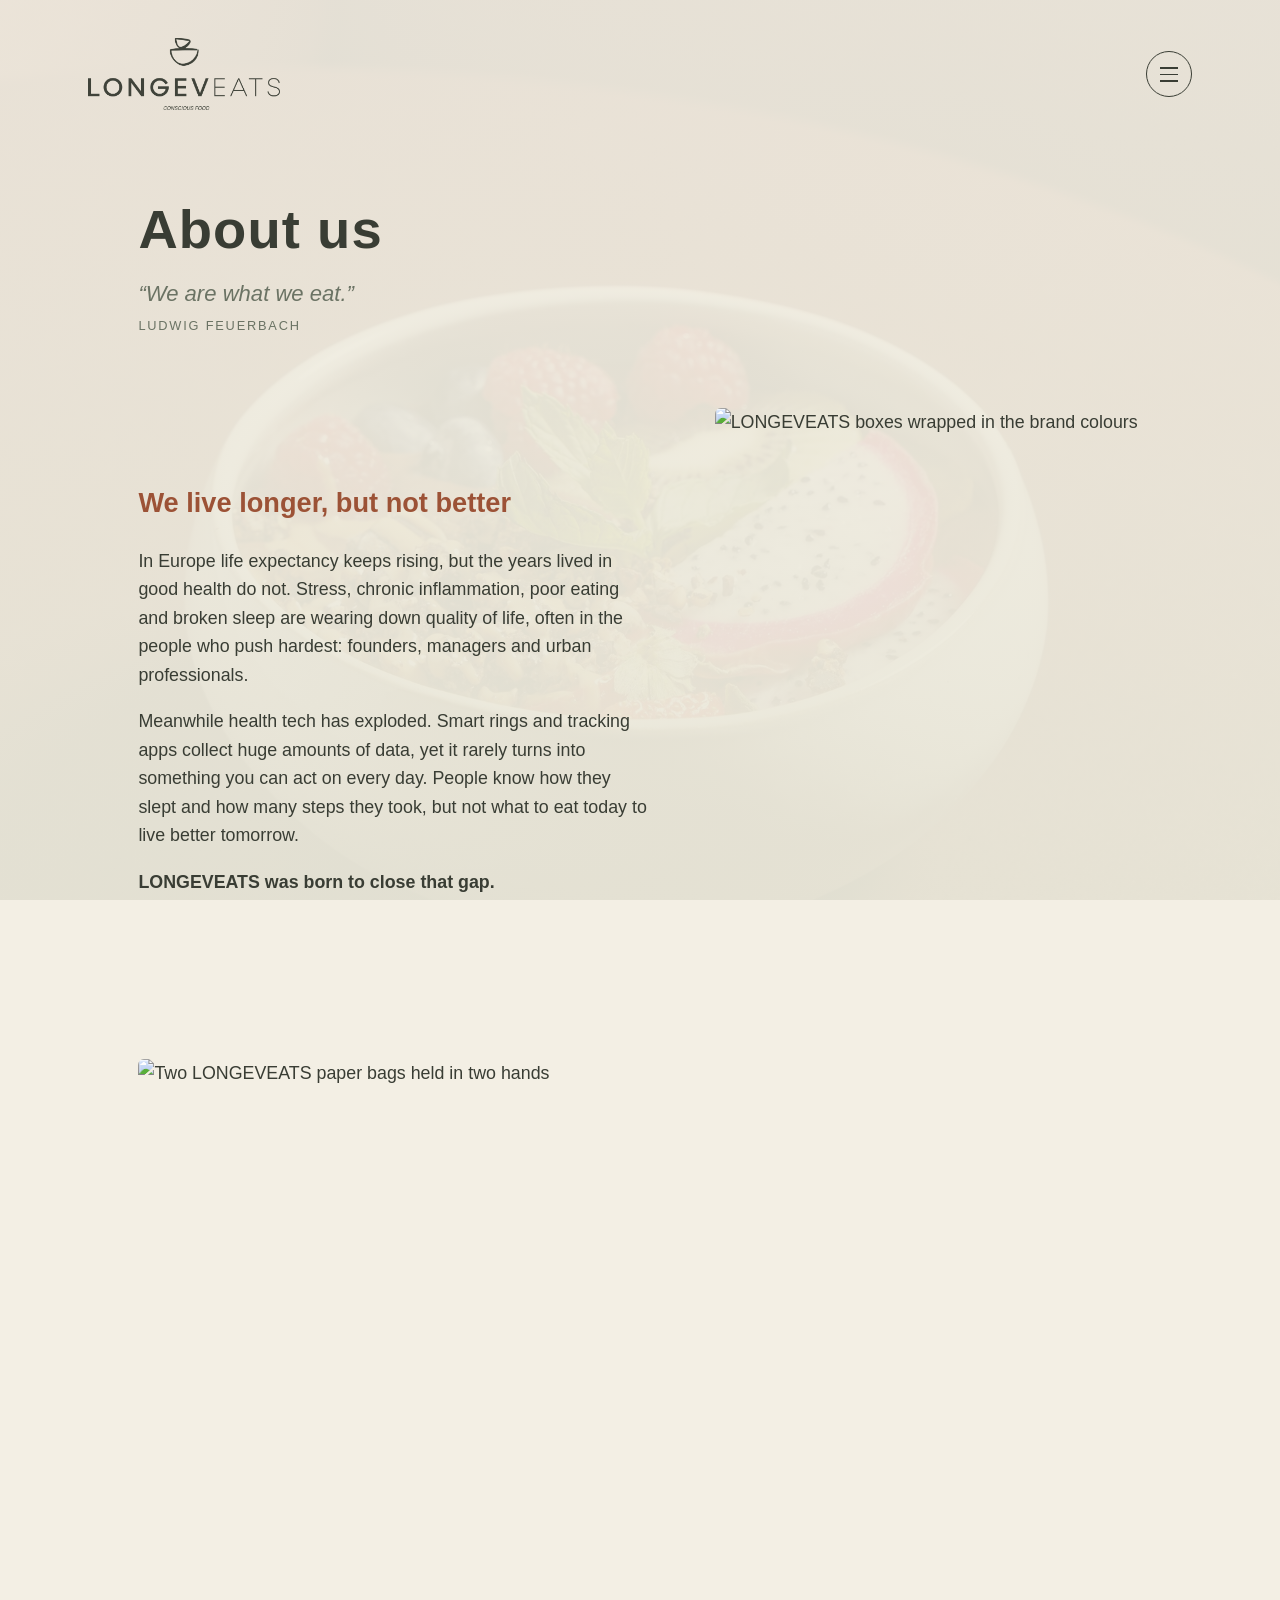
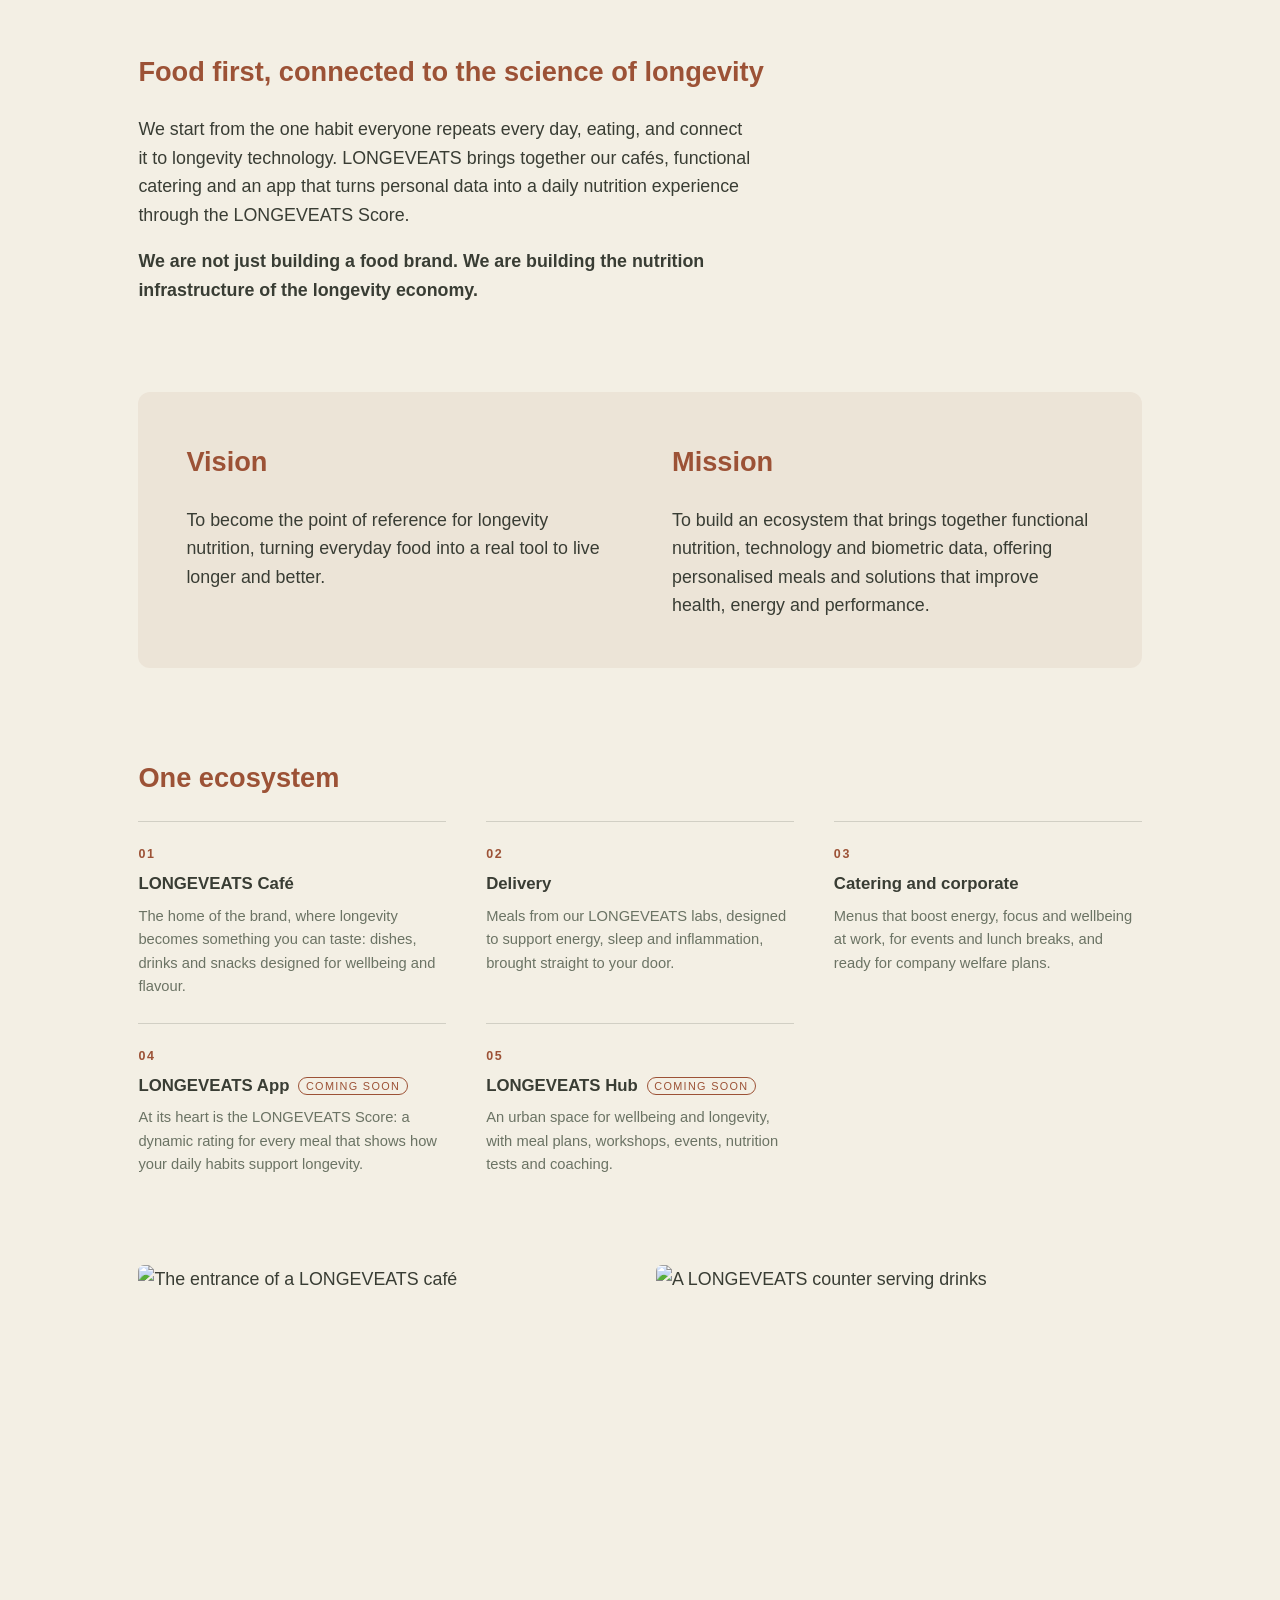
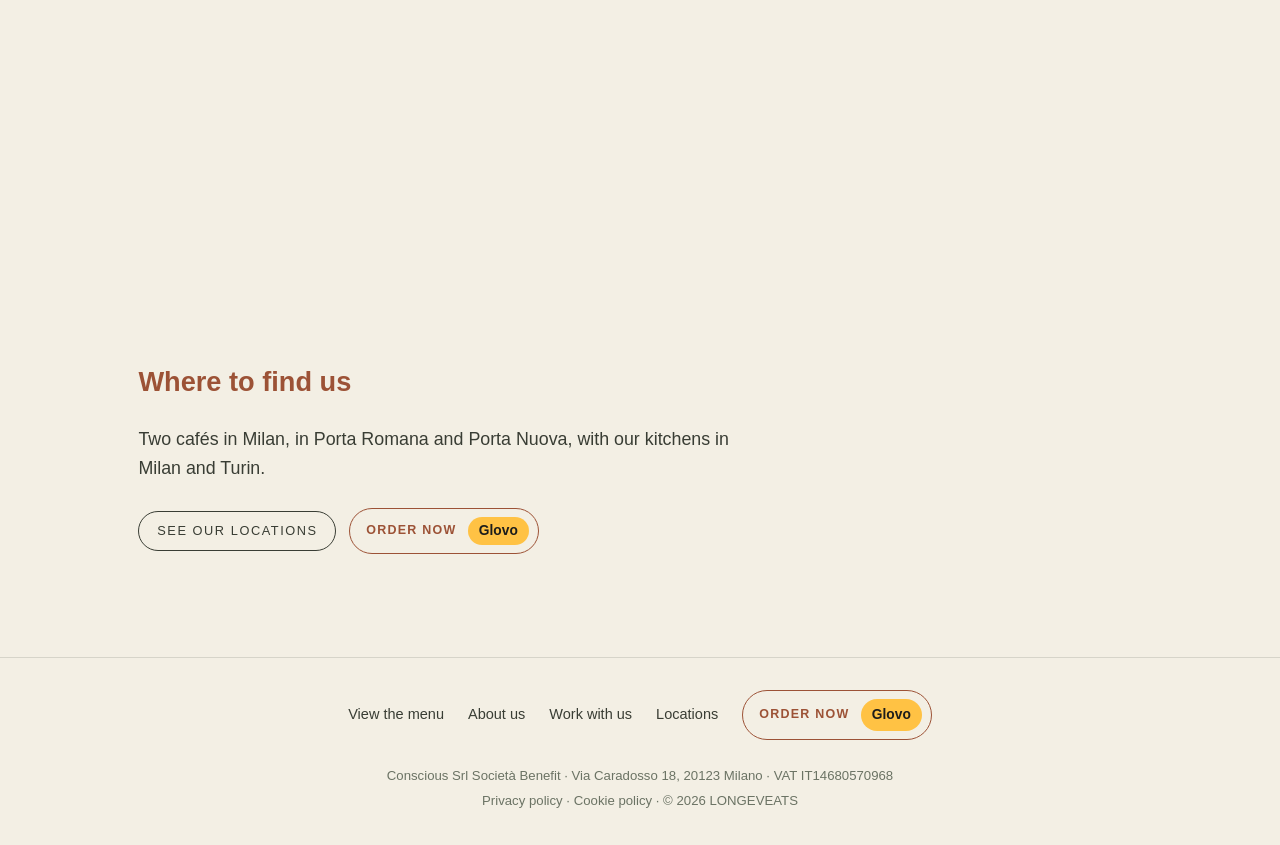
==== about.html @ 5f36bcbc "Add files via upload" ====
<!DOCTYPE html>
<html lang="en">
<head>
  <meta charset="UTF-8">
  <meta name="viewport" content="width=device-width, initial-scale=1">
  <title>About us — LONGEVEATS</title>
  <meta name="description" content="LONGEVEATS: conscious food and the nutrition of longevity, in Milan.">
  <meta name="theme-color" content="#F3EFE4">
  <link rel="icon" href="assets/favicon.ico" sizes="any">
  <link rel="icon" type="image/png" sizes="32x32" href="assets/favicon-32.png">
  <link rel="apple-touch-icon" sizes="180x180" href="assets/favicon-180.png">
  <link rel="stylesheet" href="style.css">
  <script src="site.js" defer></script>
</head>
<body class="page">

  <nav class="topbar page-top">
      <a class="logo" href="./">
        <img src="assets/logo-dark.png" alt="LONGEVEATS — Conscious Food" width="360" height="136">
      </a>
      <div class="nav">
        <button class="nav-toggle" type="button" aria-expanded="false" aria-controls="site-nav" aria-label="Open navigation">
          <span></span><span></span><span></span>
        </button>
        <div class="nav-panel" id="site-nav">
          <a href="menu.html">View the menu</a>
          <a href="about.html">About us</a>
          <a href="work-with-us.html">Work with us</a>
          <a href="locations.html">Locations</a>
          <a class="order-now" href="https://glovoapp.com/en/it/milano/stores/longeveats-mil" target="_blank" rel="noopener">
            <span>Order now</span>
            <!-- Glovo logo: download the official badge from Glovo's partner brand assets,
                 save it as assets/glovo-logo.svg and replace the span below with
                 <img src="assets/glovo-logo.svg" alt="Glovo" height="18"> -->
            <span class="glovo-chip">Glovo</span>
          </a>
        </div>
      </div>
    </nav>

  <main class="about">
    <header class="about-intro">
      <h1>About us</h1>
      <blockquote class="quote">
        <p>“We are what we eat.”</p>
        <cite>Ludwig Feuerbach</cite>
      </blockquote>
    </header>

    <section class="about-split">
      <div class="about-text">
        <h2>We live longer, but not better</h2>
        <p>In Europe life expectancy keeps rising, but the years lived in good health do not. Stress, chronic inflammation, poor eating and broken sleep are wearing down quality of life, often in the people who push hardest: founders, managers and urban professionals.</p>
        <p>Meanwhile health tech has exploded. Smart rings and tracking apps collect huge amounts of data, yet it rarely turns into something you can act on every day. People know how they slept and how many steps they took, but not what to eat today to live better tomorrow.</p>
        <p class="about-strong">LONGEVEATS was born to close that gap.</p>
      </div>
      <img class="about-img" src="assets/about-boxes.jpg" alt="LONGEVEATS boxes wrapped in the brand colours" loading="lazy" width="900" height="1182">
    </section>

    <img class="about-wide" src="assets/about-bags.jpg" alt="Two LONGEVEATS paper bags held in two hands" loading="lazy" width="1022" height="576">

    <section class="about-block">
      <h2>Food first, connected to the science of longevity</h2>
      <p>We start from the one habit everyone repeats every day, eating, and connect it to longevity technology. LONGEVEATS brings together our cafés, functional catering and an app that turns personal data into a daily nutrition experience through the LONGEVEATS Score.</p>
      <p class="about-strong">We are not just building a food brand. We are building the nutrition infrastructure of the longevity economy.</p>
    </section>

    <section class="about-vm">
      <div>
        <h2>Vision</h2>
        <p>To become the point of reference for longevity nutrition, turning everyday food into a real tool to live longer and better.</p>
      </div>
      <div>
        <h2>Mission</h2>
        <p>To build an ecosystem that brings together functional nutrition, technology and biometric data, offering personalised meals and solutions that improve health, energy and performance.</p>
      </div>
    </section>

    <section class="about-block">
      <h2>One ecosystem</h2>
      <ol class="eco">
        <li><span class="eco-n">01</span><h3>LONGEVEATS Café</h3><p>The home of the brand, where longevity becomes something you can taste: dishes, drinks and snacks designed for wellbeing and flavour.</p></li>
        <li><span class="eco-n">02</span><h3>Delivery</h3><p>Meals from our LONGEVEATS labs, designed to support energy, sleep and inflammation, brought straight to your door.</p></li>
        <li><span class="eco-n">03</span><h3>Catering and corporate</h3><p>Menus that boost energy, focus and wellbeing at work, for events and lunch breaks, and ready for company welfare plans.</p></li>
        <li><span class="eco-n">04</span><h3>LONGEVEATS App <em>Coming soon</em></h3><p>At its heart is the LONGEVEATS Score: a dynamic rating for every meal that shows how your daily habits support longevity.</p></li>
        <li><span class="eco-n">05</span><h3>LONGEVEATS Hub <em>Coming soon</em></h3><p>An urban space for wellbeing and longevity, with meal plans, workshops, events, nutrition tests and coaching.</p></li>
      </ol>
    </section>

    <section class="about-pair">
      <img src="assets/about-cafe.jpg" alt="The entrance of a LONGEVEATS café" loading="lazy" width="900" height="1100">
      <img src="assets/about-hub.jpg" alt="A LONGEVEATS counter serving drinks" loading="lazy" width="900" height="1301">
    </section>

    <section class="about-block about-end">
      <h2>Where to find us</h2>
      <p>Two cafés in Milan, in Porta Romana and Porta Nuova, with our kitchens in Milan and Turin.</p>
      <div class="about-ctas">
        <a class="btn-line" href="locations.html">See our locations</a>
        <a class="order-now" href="https://glovoapp.com/en/it/milano/stores/longeveats-mil" target="_blank" rel="noopener">
          <span>Order now</span>
          <!-- Glovo logo: download the official badge from Glovo's partner brand assets,
               save it as assets/glovo-logo.svg and replace the span below with
               <img src="assets/glovo-logo.svg" alt="Glovo" height="18"> -->
          <span class="glovo-chip">Glovo</span>
        </a>
      </div>
    </section>
  </main>

  <footer class="mini-footer">
    <div class="mini-links">
      <a href="menu.html">View the menu</a>
      <a href="about.html">About us</a>
      <a href="work-with-us.html">Work with us</a>
      <a href="locations.html">Locations</a>
      <a class="order-now" href="https://glovoapp.com/en/it/milano/stores/longeveats-mil" target="_blank" rel="noopener">
        <span>Order now</span>
        <!-- Glovo logo: download the official badge from Glovo's partner brand assets,
             save it as assets/glovo-logo.svg and replace the span below with
             <img src="assets/glovo-logo.svg" alt="Glovo" height="18"> -->
        <span class="glovo-chip">Glovo</span>
      </a>
    </div>
    <p>Conscious Srl Società Benefit · Via Caradosso 18, 20123 Milano · VAT IT14680570968</p>
    <p><a href="privacy.html">Privacy policy</a> · <a href="cookie.html">Cookie policy</a> · © 2026 LONGEVEATS</p>
  </footer>

</body>
</html>
---- style.css ----
:root {
  /* Brand palette */
  --sage: #A8AD9F;
  --cream: #EAE8DA;
  --paper: #F3EFE4;
  --deep: #393D34;
  --dark: #1A1C17;
  --terracotta: #9C5236;
  --terracotta-dark: #84402A;
  --muted: #6B7364;

  --font: Helvetica, "Helvetica Neue", Arial, sans-serif;
  --content-max: 1180px;
  --pad: clamp(1.15rem, 3vw, 3rem);
  --logo-w: clamp(150px, 15vw, 260px);
  /* home header: space from the top of the screen to the bottom of the logo */
  --hdr-pad: var(--pad);
  --hdr: calc(var(--hdr-pad) + var(--logo-w) * 0.375);
}

* { box-sizing: border-box; margin: 0; padding: 0; }
html { -webkit-text-size-adjust: 100%; }

body {
  font-family: var(--font);
  font-weight: 300;
  color: var(--deep);
  background: var(--paper);
  min-height: 100vh;
  -webkit-font-smoothing: antialiased;
  position: relative;
  font-size: clamp(15px, 0.3vw + 14px, 18px);
  line-height: 1.6;
}

a { color: inherit; text-decoration: none; }
a:focus-visible { outline: 1px solid var(--terracotta); outline-offset: 4px; }

/* ---------- Shared header ---------- */
.topbar {
  width: 100%;
  max-width: var(--content-max);
  margin: 0 auto;
  display: flex;
  align-items: center;
  justify-content: space-between;
  gap: 1rem;
}
.logo img { width: var(--logo-w); height: auto; display: block; }

.btn {
  flex: none;
  font-size: 0.78em;
  letter-spacing: 0.14em;
  padding: 0.75em 1.5em;
  color: var(--terracotta);
  background: transparent;
  border: 1px solid var(--terracotta);
  border-radius: 999px;
  transition: background 0.25s, color 0.25s, border-color 0.25s;
}
.btn:hover { background: var(--terracotta); border-color: var(--terracotta); color: #fff; }
/* home: header fixed at the top, fully transparent: the photo keeps
   scrolling behind it, only the text fades out as it reaches the header */
.home .topbar {
  position: fixed;
  top: 0;
  left: 0;
  right: 0;
  z-index: 50;
  max-width: none;
  padding: var(--hdr-pad) max(var(--pad), calc((100% - var(--content-max)) / 2)) 0.8rem;
}
/* --cut is set by the small script in index.html: it is how far the
   header line reaches into each block, so the text dissolves right there */
.home .pillars,
.home .locations,
.home .walkins {
  -webkit-mask-image: linear-gradient(to bottom, transparent calc(var(--cut, 0px) - 28px), #000 var(--cut, 0px));
  mask-image: linear-gradient(to bottom, transparent calc(var(--cut, 0px) - 28px), #000 var(--cut, 0px));
}

/* home: transparent button in the same colour as the logo.
   The top of the photo is dark brown, so logo and button use the cream
   version; for the green one use --deep here and logo-dark.png in index.html */
.hero .btn { background: transparent; color: var(--cream); border-color: var(--cream); }
.hero .btn:hover { background: var(--cream); border-color: var(--cream); color: var(--deep); }

/* ---------- Home ---------- */
.backdrop {
  position: absolute;
  inset: 0;
  z-index: -1;
  /* 45% keeps the sharpest part of the photo (granola, dragon fruit) in view */
  background: url("assets/bowl.jpg") center 45% / cover no-repeat;
  filter: saturate(1.22) contrast(1.12) brightness(1.03);
}
.backdrop::after {
  content: "";
  position: absolute;
  inset: 0;
  background:
    /* no cream fade any more: just a light warm shade at the very bottom,
       so the cream text on the locations reads while the photo stays clear */
    linear-gradient(180deg,
      rgba(40, 22, 14, 0) 0%,
      rgba(40, 22, 14, 0) var(--fade-start, 64%),
      rgba(40, 22, 14, 0.32) 80%,
      rgba(40, 22, 14, 0.58) 100%);
}

.hero {
  position: relative;
  z-index: 1;
  min-height: 100vh;
  min-height: 100svh;
  display: flex;
  flex-direction: column;
  align-items: center;
  --walkins-gap: clamp(1.75rem, 5vh, 4rem);
  padding: var(--hdr) var(--pad) var(--walkins-gap);
}

.hero-body {
  flex: 1;
  display: flex;
  flex-direction: column;
  align-items: center;
  justify-content: flex-start;
  text-align: center;
  /* pillars sit high, on the brown band above the bowl, where white reads best */
  padding: clamp(2.5rem, 9vh, 7rem) 0 clamp(2rem, 6vh, 5rem);
}

h1 {
  font-weight: 700;
  font-size: clamp(2.1rem, 1.1rem + 3.4vw, 5rem);
  line-height: 1.1;
  letter-spacing: 0;
  max-width: 32ch;
  color: var(--deep);
}

.pillars {
  list-style: none;
  display: flex;
  flex-wrap: nowrap;
  justify-content: center;
  align-items: center;
  font-size: clamp(1.05rem, 0.4rem + 1.75vw, 2.4rem);
  font-weight: 700;
  letter-spacing: 0.1em;
  text-transform: uppercase;
  color: var(--cream);
  /* same cream as the logo, with a soft shadow for the lighter parts of the photo */
  text-shadow: 0 1px 2px rgba(40, 22, 14, 0.3), 0 4px 22px rgba(40, 22, 14, 0.35);
}
.pillars li { padding: 0 clamp(0.6em, 1.6vw, 1.3em); position: relative; white-space: nowrap; }
.pillars li + li::before {
  content: "";
  position: absolute;
  left: 0;
  top: 50%;
  width: 1px;
  height: 1em;
  transform: translateY(-50%);
  background: rgba(234, 232, 218, 0.6);
}

.locations {
  width: 100%;
  max-width: 760px;
  display: flex;
  justify-content: center;
  gap: clamp(1.5rem, 6vw, 6rem);
  text-align: center;
  font-size: clamp(0.72rem, 1.9vw, 1.125rem);
  line-height: 1.6;
  /* same cream as the logo and the pillars, straight on the photo */
  color: var(--cream);
  text-shadow: 0 1px 3px rgba(40, 22, 14, 0.6), 0 2px 18px rgba(40, 22, 14, 0.6);
}
.location { flex: 1 1 0; max-width: 260px; }
.location h2 {
  font-weight: 700;
  font-size: 0.86em;
  letter-spacing: 0.2em;
  text-transform: uppercase;
  color: var(--cream);
  margin-bottom: 0.5em;
}
.location .hours { opacity: 0.85; margin-top: 0.3em; }
.walkins {
  /* small gap: the locations sit low, close to this line */
  margin-top: clamp(0.6rem, 1.4vh, 1rem);
  text-align: center;
  font-style: italic;
  font-size: calc(0.82em - 1px);
  color: var(--cream);
  text-shadow: 0 1px 3px rgba(40, 22, 14, 0.6), 0 2px 16px rgba(40, 22, 14, 0.6);
}

/* ---------- Footer ---------- */
.footer {
  position: relative;
  z-index: 1;
  /* a shade deeper than the hero photo, warmed with a little terracotta */
  background:
    radial-gradient(ellipse 70% 90% at 92% 100%, rgba(156, 82, 54, 0.22), transparent 70%),
    linear-gradient(180deg, #DEDACA 0%, #D3CDBB 100%);
  color: var(--deep);
  border-top: 1px solid rgba(57, 61, 52, 0.12);
  padding: clamp(2.5rem, 5vw, 4.5rem) var(--pad) clamp(2rem, 4vw, 3.5rem);
  font-size: 0.8em;
  line-height: 1.75;
}
.footer-inner {
  max-width: min(var(--content-max), 1080px);
  margin: 0 auto;
  display: grid;
  grid-template-columns: 120px 1fr;
  gap: 3rem;
  align-items: start;
}
.footer-photo { width: 120px; height: 200px; object-fit: cover; display: block; border-radius: 4px; }
.footer-cols { display: grid; grid-template-columns: auto 1fr auto; gap: 2rem 3.5rem; }
.footer-nav { display: flex; flex-direction: column; align-items: flex-start; gap: 0.3rem; }
.footer-nav .order-now { margin-top: 0.7rem; }
.footer-col p + p { margin-top: 1em; }
.footer a:hover { color: var(--terracotta); }
.social { display: flex; gap: 1rem; }
.social a { display: inline-flex; }

/* ---------- Inner pages ---------- */
.page {
  background: var(--paper);
  display: flex;
  flex-direction: column;
  min-height: 100vh;
  position: relative;
  isolation: isolate;
}
/* Same photo as the home page, kept very quiet so the text stays readable */
.page::before {
  content: "";
  position: fixed;
  inset: 0;
  z-index: -1;
  background:
    linear-gradient(180deg, rgba(243, 239, 228, 0.93) 0%, rgba(234, 232, 218, 0.96) 100%),
    url("assets/bowl.jpg") center 42% / cover no-repeat;
}
.page-top { padding: var(--pad); max-width: var(--content-max); margin: 0 auto; width: 100%; }

.lede {
  color: var(--muted);
  font-size: clamp(0.88rem, 1.6vw, 1.05rem);
  line-height: 1.6;
}

/* Documents and form */
.doc {
  flex: 1;
  width: 100%;
  max-width: 720px;
  margin: 0 auto;
  padding: clamp(1.5rem, 4vw, 3.5rem) var(--pad) clamp(3.5rem, 7vw, 6rem);
}
.doc h1 {
  font-size: clamp(1.75rem, 1rem + 2vw, 3rem);
  font-weight: 300;
  letter-spacing: 0.02em;
  margin-bottom: 0.6em;
}
.doc .lede { margin-bottom: clamp(2rem, 4vw, 3rem); max-width: 60ch; }
.doc h2 {
  font-weight: 300;
  font-size: 0.78em;
  letter-spacing: 0.22em;
  text-transform: uppercase;
  color: var(--terracotta);
  margin: 2.5em 0 0.9em;
}
.doc p { color: var(--deep); max-width: 68ch; }
.doc p + p { margin-top: 1em; }
.doc a { border-bottom: 1px solid rgba(156, 82, 54, 0.5); }
.doc .fineprint { text-align: left; margin-top: 3rem; max-width: 68ch; }

.fineprint {
  margin-top: clamp(2.5rem, 5vw, 4rem);
  text-align: center;
  font-style: italic;
  font-size: 0.76em;
  color: var(--muted);
}

.form { display: grid; grid-template-columns: 1fr 1fr; gap: 1.5rem; }
.form label { display: flex; flex-direction: column; gap: 0.5em; }
.form label.full, .form-foot { grid-column: 1 / -1; }
.form span {
  font-size: 0.74em;
  letter-spacing: 0.18em;
  text-transform: uppercase;
  color: var(--muted);
}
.form input, .form select, .form textarea {
  font-family: var(--font);
  font-size: 0.95em;
  font-weight: 300;
  color: var(--deep);
  background: rgba(255, 255, 255, 0.55);
  border: 1px solid rgba(57, 61, 52, 0.25);
  border-radius: 3px;
  padding: 0.8em 0.9em;
  width: 100%;
}
.form textarea { resize: vertical; }
.form input:focus, .form select:focus, .form textarea:focus {
  outline: none;
  border-color: var(--terracotta);
  background: #fff;
}
.form-foot {
  display: flex;
  flex-wrap: wrap;
  align-items: center;
  justify-content: space-between;
  gap: 1.5rem;
  margin-top: 0.5rem;
}
.consent { font-size: 0.78em; color: var(--muted); max-width: 46ch; }
.consent a { border-bottom: 1px solid rgba(156, 82, 54, 0.5); }
.form button {
  font-family: var(--font);
  font-weight: 300;
  font-size: 0.78em;
  letter-spacing: 0.14em;
  color: var(--paper);
  background: var(--terracotta);
  border: 1px solid var(--terracotta);
  border-radius: 999px;
  padding: 0.9em 1.8em;
  cursor: pointer;
  transition: background 0.25s, color 0.25s;
}
.form button:hover { background: var(--terracotta-dark); border-color: var(--terracotta-dark); }

.mini-footer {
  border-top: 1px solid rgba(57, 61, 52, 0.15);
  padding: 2rem var(--pad);
  text-align: center;
  font-size: 0.74em;
  line-height: 1.9;
  color: var(--muted);
}
.mini-footer a:hover { color: var(--terracotta); }

/* ---------- Responsive ---------- */
@media (max-width: 720px) {
  :root { --hdr-pad: 1.1rem; }
  .backdrop { --fade-start: 60%; }
  .hero-body { padding-top: clamp(2rem, 6vh, 3.5rem); }
  .pillars { flex-direction: column; gap: 0.42rem; font-size: 1.08rem; }
  .pillars li { padding: 0; }
  .pillars li + li::before { display: none; }
  /* text on the left, photo on the right, exactly the same height:
     the photo adds no height of its own and stretches to the text block */
  .footer-inner { grid-template-columns: minmax(0, 1fr) 92px; gap: 1.25rem; align-items: stretch; }
  .footer-cols { grid-column: 1; grid-row: 1; grid-template-columns: 1fr; gap: 0.9rem; }
  .footer-photo { grid-column: 2; grid-row: 1; width: 100%; height: 0; min-height: 100%; }
  .footer-nav { gap: 0.15rem; }
  .form { grid-template-columns: 1fr; gap: 1.25rem; }
  .form-foot { flex-direction: column; align-items: stretch; }
  .form button { width: 100%; }
}

@media (max-width: 520px) {
  .locations { gap: 1rem; margin-bottom: 0.4rem; }
}

@media (min-width: 721px) {
  .pillars { line-height: 1; }
  .hero-body {
    padding-top: max(1rem, calc((45vh - 11.07vw - var(--hdr)) / 2
      - clamp(1.05rem, 0.4rem + 1.75vw, 2.4rem) / 2));
  }
}

@media (prefers-reduced-motion: reduce) {
  * { transition: none !important; }
}


/* ---------- Dropdown navigation (all pages) ---------- */
.nav { position: relative; flex: none; }
.nav-toggle {
  width: 46px;
  height: 46px;
  border-radius: 50%;
  border: 1px solid currentColor;
  background: transparent;
  color: var(--deep);
  display: grid;
  place-content: center;
  gap: 5px;
  cursor: pointer;
  transition: background 0.25s, color 0.25s;
}
.home .nav-toggle { color: var(--cream); }
.nav-toggle:hover { background: rgba(234, 232, 218, 0.15); }
.nav-toggle span {
  display: block;
  width: 18px;
  height: 1.5px;
  background: currentColor;
  transition: transform 0.25s ease, opacity 0.2s ease;
}
.nav-toggle[aria-expanded="true"] span:nth-child(1) { transform: translateY(6.5px) rotate(45deg); }
.nav-toggle[aria-expanded="true"] span:nth-child(2) { opacity: 0; }
.nav-toggle[aria-expanded="true"] span:nth-child(3) { transform: translateY(-6.5px) rotate(-45deg); }

.nav-panel {
  position: absolute;
  right: 0;
  top: calc(100% + 12px);
  z-index: 60;
  min-width: 250px;
  padding: 0.6rem;
  display: flex;
  flex-direction: column;
  background: rgba(243, 239, 228, 0.97);
  -webkit-backdrop-filter: blur(14px);
  backdrop-filter: blur(14px);
  border-radius: 18px;
  box-shadow: 0 18px 50px rgba(40, 22, 14, 0.25);
  opacity: 0;
  visibility: hidden;
  transform: translateY(-6px);
  transition: opacity 0.2s ease, transform 0.2s ease, visibility 0.2s;
}
.nav-panel.is-open { opacity: 1; visibility: visible; transform: none; }
.nav-panel > a:not(.order-now) {
  padding: 0.7rem 0.9rem;
  border-radius: 10px;
  color: var(--deep);
  font-size: 0.92rem;
  letter-spacing: 0.05em;
  text-shadow: none;
}
.nav-panel > a:not(.order-now):hover { background: rgba(57, 61, 52, 0.06); color: var(--terracotta); }
.nav-panel .order-now { margin: 0.45rem 0.3rem 0.3rem; justify-content: space-between; }

/* Order now: outlined pill with the Glovo mark */
.order-now {
  display: inline-flex;
  align-items: center;
  gap: 0.7rem;
  padding: 0.5rem 0.55rem 0.5rem 1rem;
  border: 1.5px solid var(--terracotta);
  border-radius: 999px;
  color: var(--terracotta);
  font-size: 0.78rem;
  font-weight: 700;
  letter-spacing: 0.1em;
  text-transform: uppercase;
  transition: background 0.25s, color 0.25s;
}
.order-now:hover,
.footer .order-now:hover,
.mini-footer .order-now:hover { background: var(--terracotta); color: #fff; }
.glovo-chip {
  display: inline-flex;
  align-items: center;
  padding: 0.2rem 0.7rem;
  border-radius: 999px;
  background: #FFC244;
  color: #1d1d1b;
  font-size: 0.86rem;
  font-weight: 800;
  letter-spacing: 0;
  text-transform: none;
}
.order-now img { height: 18px; width: auto; display: block; }

/* inner pages: header sits above the content so the panel overlaps it */
.page-top { position: relative; z-index: 40; display: flex; justify-content: space-between; align-items: center; }

/* links row in the small footer of the inner pages */
.mini-links {
  display: flex;
  flex-wrap: wrap;
  justify-content: center;
  align-items: center;
  gap: 0.5rem 1.5rem;
  margin-bottom: 1.4rem;
  font-size: 1.1em;
  color: var(--deep);
}

/* ---------- Shared outline button ---------- */
.btn-line {
  display: inline-flex;
  align-items: center;
  padding: 0.7em 1.4em;
  border: 1px solid var(--deep);
  border-radius: 999px;
  color: var(--deep);
  font-size: 0.8rem;
  letter-spacing: 0.12em;
  text-transform: uppercase;
  transition: background 0.25s, color 0.25s;
}
.btn-line:hover { background: var(--deep); color: var(--paper); }

/* ---------- About ---------- */
.about {
  flex: 1;
  width: 100%;
  max-width: 1080px;
  margin: 0 auto;
  padding: clamp(1.5rem, 4vw, 3.5rem) var(--pad) clamp(4rem, 8vw, 7rem);
}
.about h1 {
  font-size: clamp(2rem, 1rem + 3vw, 3.6rem);
  font-weight: 700;
  letter-spacing: 0.02em;
}
.about h2 {
  font-size: clamp(1.25rem, 0.9rem + 1vw, 1.75rem);
  font-weight: 700;
  color: var(--terracotta);
  margin-bottom: 0.8em;
}
.about p { color: var(--deep); max-width: 62ch; }
.about p + p { margin-top: 1em; }
.about-strong { font-weight: 700; }
.about-intro { margin-bottom: clamp(2.5rem, 6vw, 4.5rem); }
.quote { margin-top: 1rem; }
.quote p { font-style: italic; font-size: clamp(1.05rem, 0.9rem + 0.6vw, 1.4rem); color: var(--muted); }
.quote cite { display: block; margin-top: 0.3rem; font-style: normal; font-size: 0.8rem; letter-spacing: 0.14em; text-transform: uppercase; color: var(--muted); }

.about-split {
  display: grid;
  grid-template-columns: 1.2fr 1fr;
  gap: clamp(2rem, 5vw, 5rem);
  align-items: center;
}
.about-img, .about-wide, .about-pair img {
  width: 100%;
  height: auto;
  display: block;
  border-radius: 6px;
  object-fit: cover;
}
.about-wide { margin: clamp(3rem, 7vw, 6rem) 0; aspect-ratio: 16 / 8; }
.about-block { margin-top: clamp(3rem, 7vw, 5.5rem); }
.about-vm {
  margin-top: clamp(3rem, 7vw, 5.5rem);
  display: grid;
  grid-template-columns: 1fr 1fr;
  gap: clamp(2rem, 5vw, 4rem);
  padding: clamp(1.8rem, 4vw, 3rem);
  background: rgba(156, 82, 54, 0.07);
  border-radius: 12px;
}
.eco {
  list-style: none;
  display: grid;
  grid-template-columns: repeat(auto-fit, minmax(240px, 1fr));
  gap: 1.5rem 2.5rem;
}
.eco li { border-top: 1px solid rgba(57, 61, 52, 0.18); padding-top: 1rem; }
.eco-n { font-size: 0.78rem; letter-spacing: 0.14em; color: var(--terracotta); font-weight: 700; }
.eco h3 { font-size: 1.05rem; font-weight: 700; margin: 0.3rem 0 0.4rem; color: var(--deep); }
.eco h3 em {
  font-style: normal;
  font-weight: 400;
  font-size: 0.68rem;
  letter-spacing: 0.12em;
  text-transform: uppercase;
  color: var(--terracotta);
  border: 1px solid currentColor;
  border-radius: 999px;
  padding: 0.15em 0.6em;
  margin-left: 0.4em;
  vertical-align: middle;
}
.eco p { font-size: 0.92rem; color: var(--muted); }
.about-pair {
  margin-top: clamp(3rem, 7vw, 5.5rem);
  display: grid;
  grid-template-columns: 1fr 1fr;
  gap: clamp(1rem, 2.5vw, 2rem);
}
.about-pair img { aspect-ratio: 4 / 5; }
.about-ctas { margin-top: 1.6rem; display: flex; flex-wrap: wrap; gap: 0.8rem; align-items: center; }

/* ---------- Locations ---------- */
.locations-page {
  flex: 1;
  width: 100%;
  max-width: 1080px;
  margin: 0 auto;
  padding: clamp(1.5rem, 4vw, 3.5rem) var(--pad) clamp(4rem, 8vw, 7rem);
}
.doc-head { margin-bottom: clamp(2rem, 5vw, 3.5rem); }
.doc-head h1 { font-size: clamp(2rem, 1rem + 3vw, 3.6rem); font-weight: 700; letter-spacing: 0.02em; margin-bottom: 0.4em; }
.doc-head .lede { max-width: 60ch; }
.loc {
  display: grid;
  grid-template-columns: minmax(240px, 1fr) 1.6fr;
  gap: clamp(1.5rem, 4vw, 3.5rem);
  align-items: stretch;
  padding: clamp(1.5rem, 3vw, 2.2rem) 0;
  border-top: 1px solid rgba(57, 61, 52, 0.15);
}
.loc h2 {
  font-size: 0.86rem;
  font-weight: 700;
  letter-spacing: 0.2em;
  text-transform: uppercase;
  color: var(--terracotta);
  margin-bottom: 0.8rem;
}
.loc-addr { font-size: 1.15rem; line-height: 1.45; }
.loc-hours { margin-top: 0.7rem; color: var(--muted); }
.loc-note { margin-top: 0.2rem; font-style: italic; font-size: 0.85rem; color: var(--muted); }
.loc-links { margin-top: 1.4rem; display: flex; flex-wrap: wrap; align-items: center; gap: 0.6rem 1.2rem; }
.loc-reviews { font-size: 0.85rem; color: var(--deep); border-bottom: 1px solid rgba(156, 82, 54, 0.5); }
.loc-reviews:hover { color: var(--terracotta); }
.loc-map {
  min-height: 320px;
  border-radius: 12px;
  overflow: hidden;
  background: rgba(57, 61, 52, 0.06);
}
.loc-map iframe { width: 100%; height: 100%; min-height: 320px; border: 0; display: block; }
.loc-map-fallback {
  height: 100%;
  min-height: 320px;
  display: flex;
  flex-direction: column;
  align-items: center;
  justify-content: center;
  gap: 0.6rem;
  text-align: center;
  padding: 2rem;
  color: var(--deep);
  background:
    radial-gradient(ellipse 80% 70% at 70% 30%, rgba(168, 173, 159, 0.35), transparent 70%),
    radial-gradient(ellipse 70% 70% at 20% 90%, rgba(156, 82, 54, 0.14), transparent 70%);
}
.loc-map-fallback svg { color: var(--terracotta); }
.loc-map-open { font-size: 0.78rem; letter-spacing: 0.12em; text-transform: uppercase; color: var(--terracotta); }
.loc-order {
  margin-top: clamp(2rem, 5vw, 3rem);
  padding-top: clamp(1.5rem, 3vw, 2.2rem);
  border-top: 1px solid rgba(57, 61, 52, 0.15);
  display: flex;
  flex-wrap: wrap;
  align-items: center;
  gap: 1rem 1.5rem;
}

@media (max-width: 720px) {
  .about-split, .about-vm { grid-template-columns: 1fr; }
  .about-pair { grid-template-columns: 1fr 1fr; }
  .about-wide { aspect-ratio: 4 / 3; }
  .loc { grid-template-columns: 1fr; }
  .loc-map, .loc-map iframe, .loc-map-fallback { min-height: 240px; }
  .mini-links { gap: 0.4rem 1.1rem; }
}
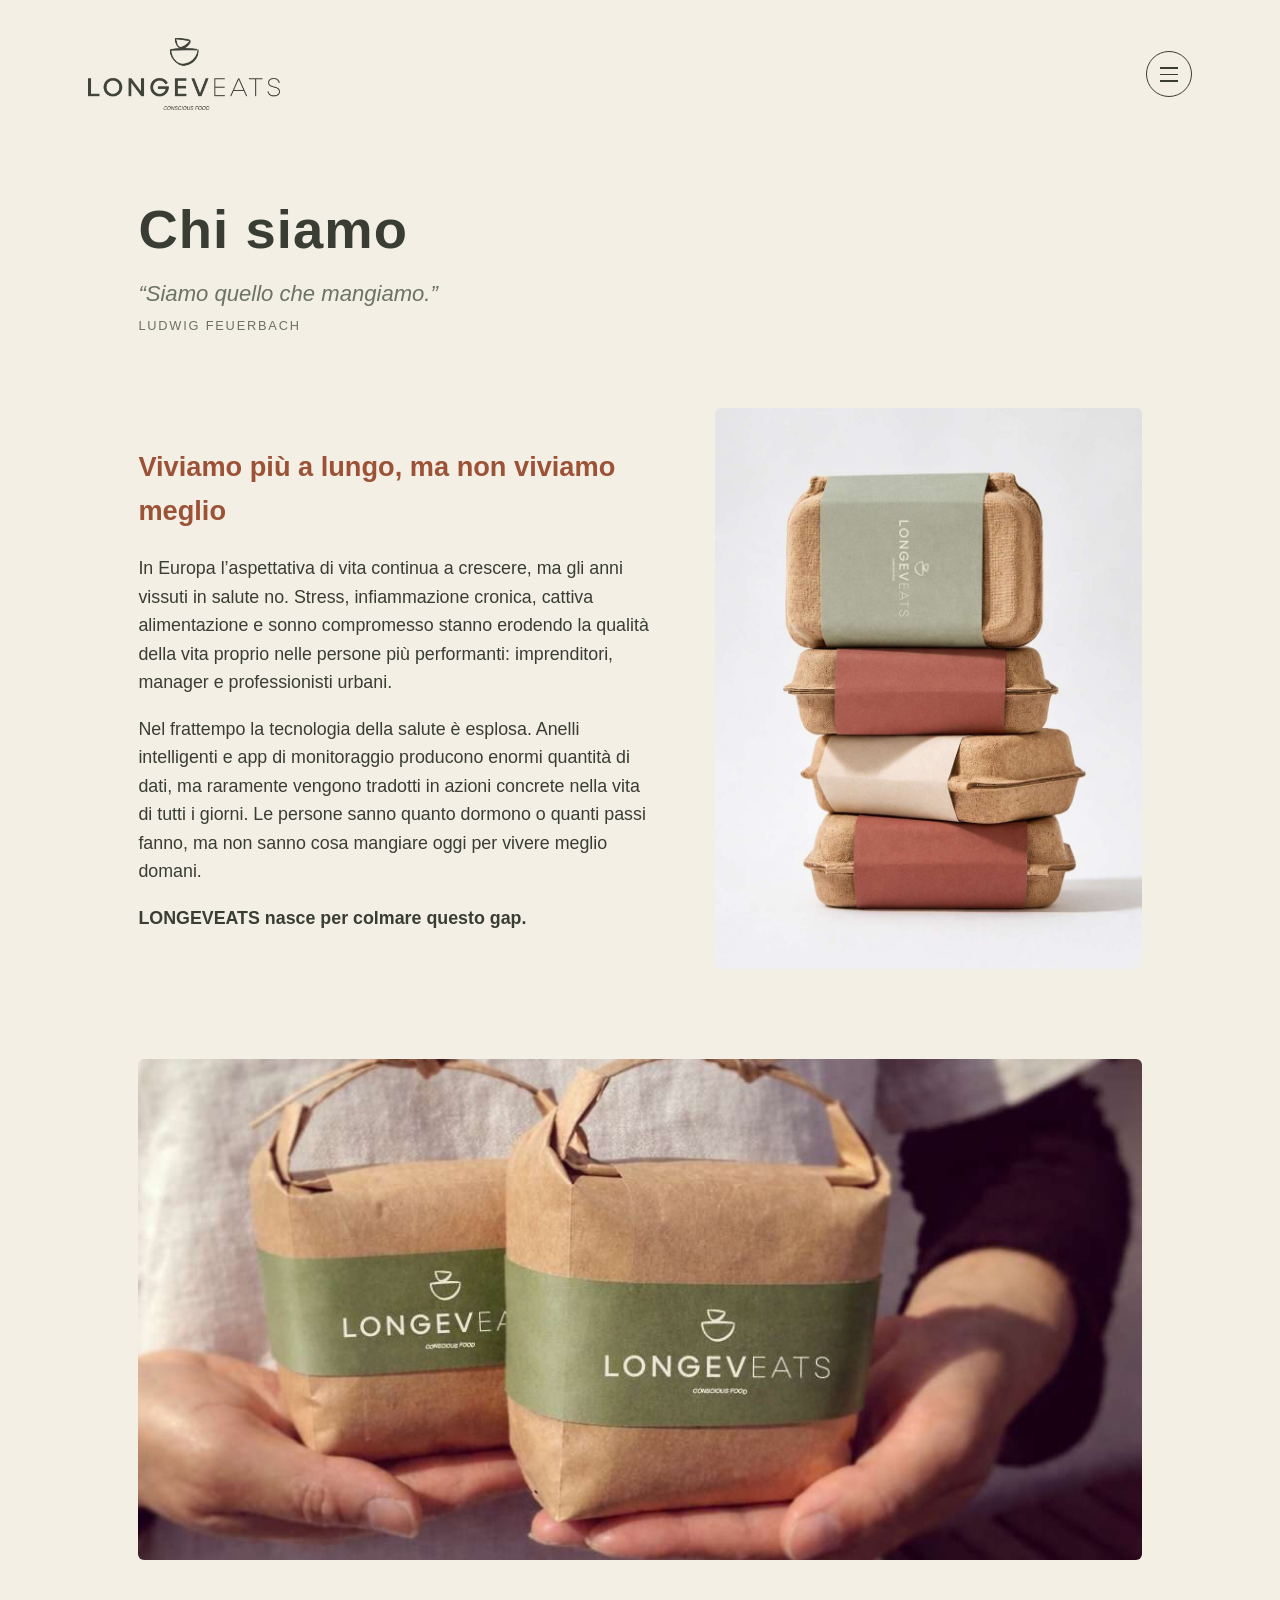
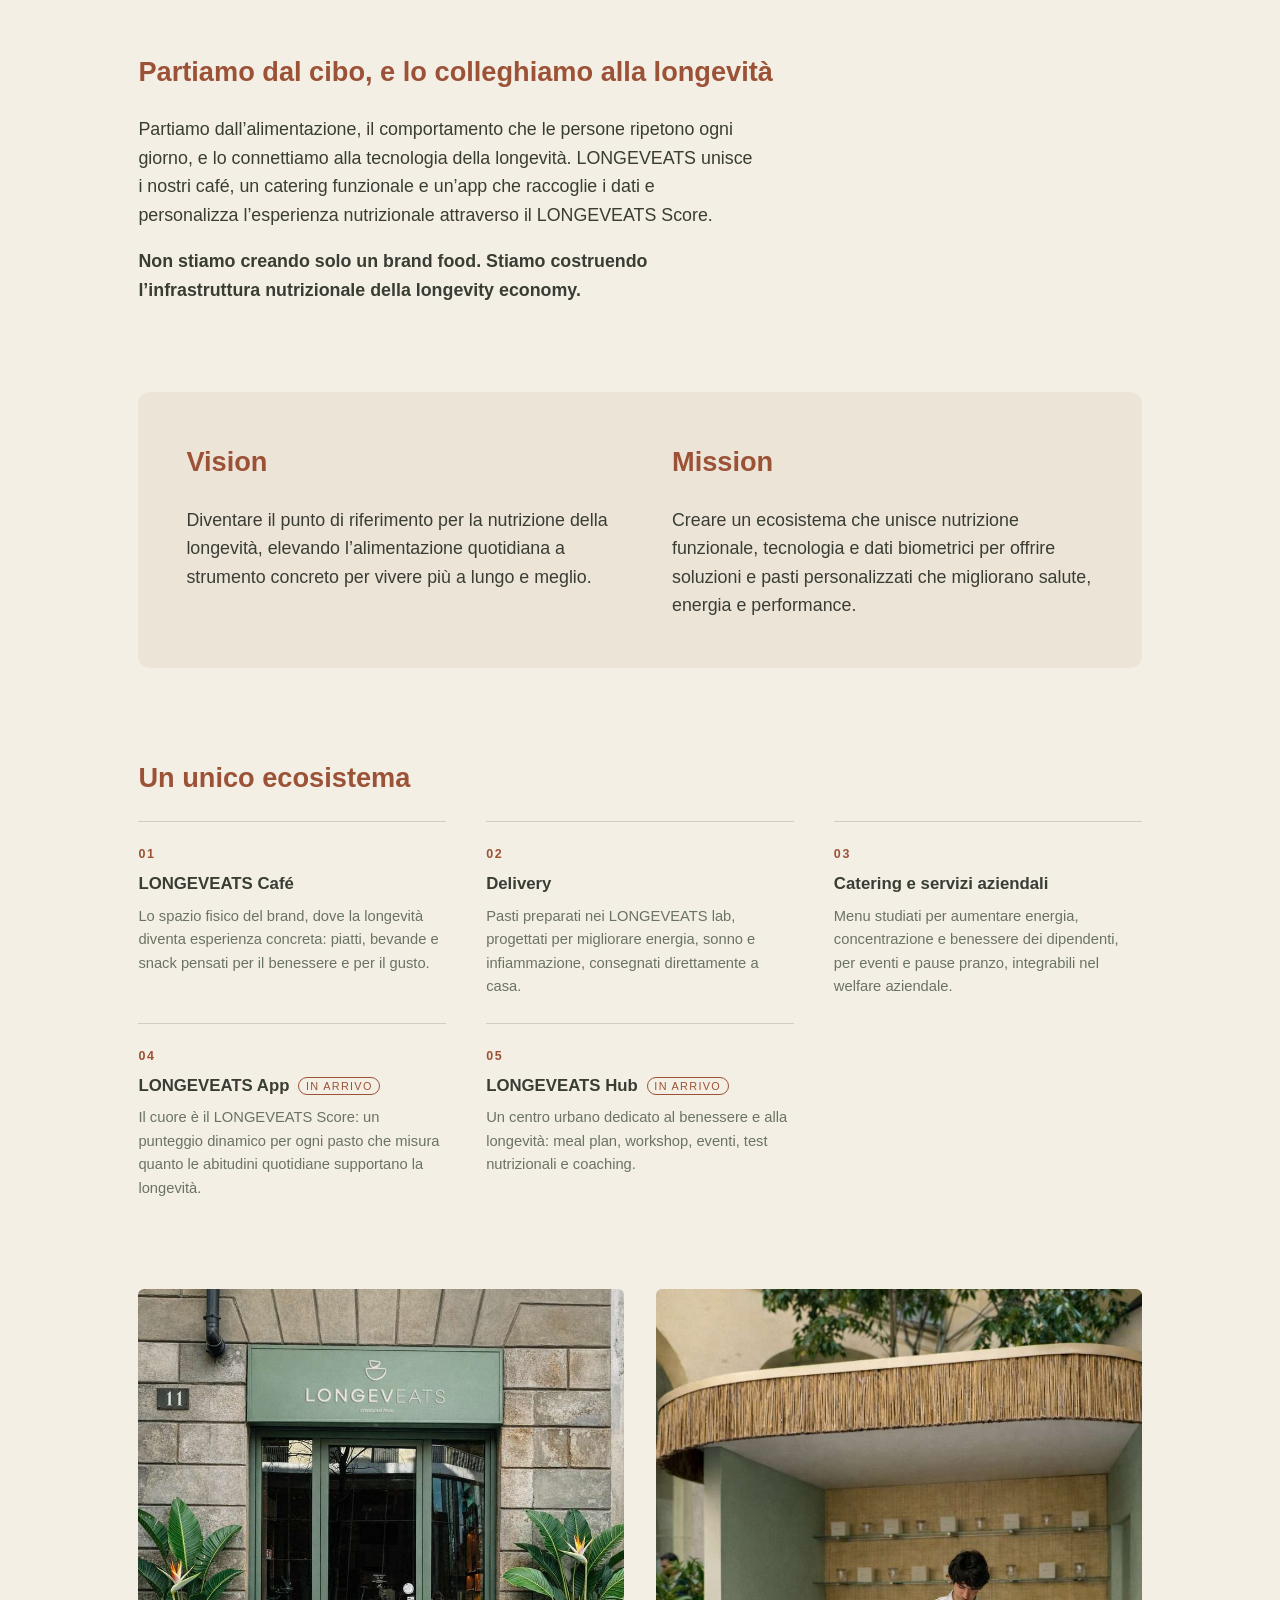
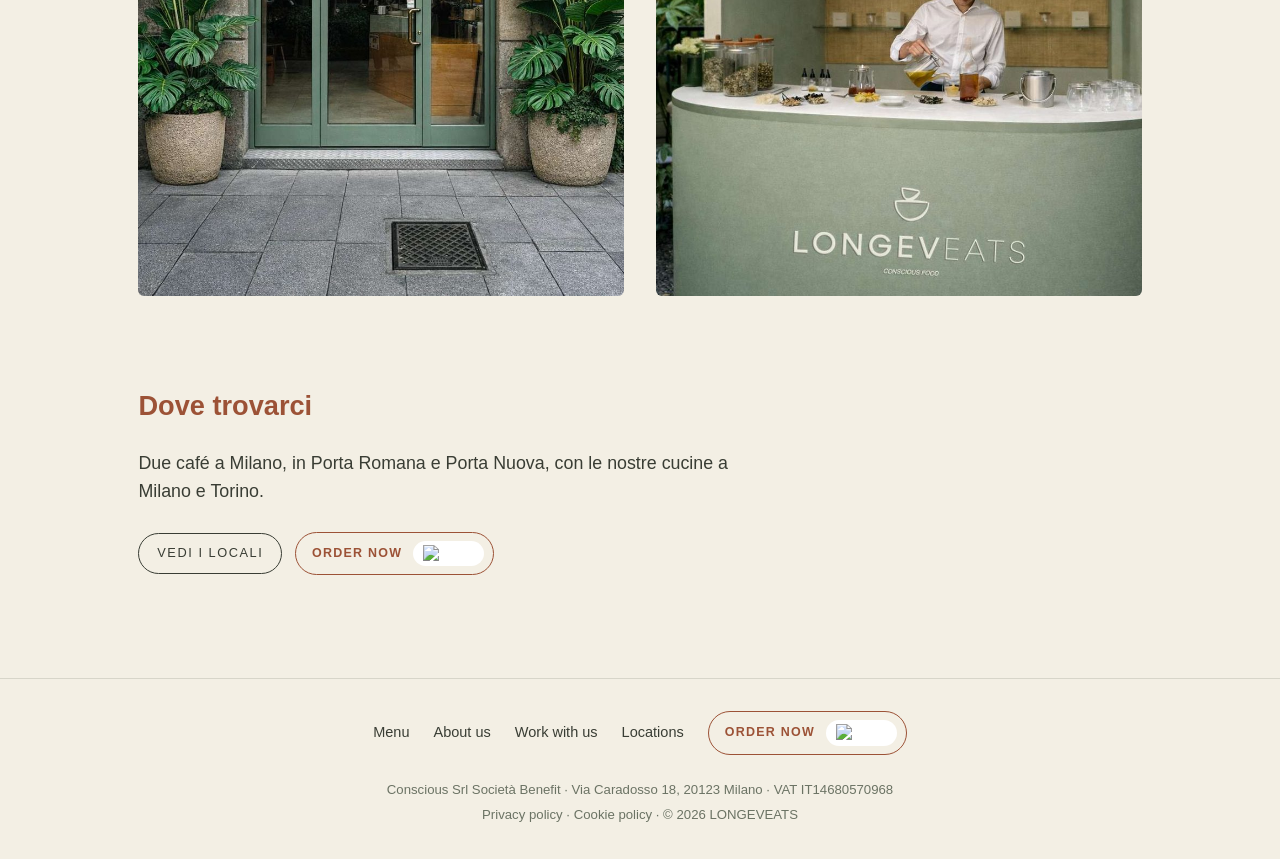
==== commit f0886893: "Add files via upload" ====
--- a/about.html
+++ b/about.html
@@ -3,8 +3,8 @@
 <head>
   <meta charset="UTF-8">
   <meta name="viewport" content="width=device-width, initial-scale=1">
-  <title>About us — LONGEVEATS</title>
-  <meta name="description" content="LONGEVEATS: conscious food and the nutrition of longevity, in Milan.">
+  <title>Chi siamo — LONGEVEATS</title>
+  <meta name="description" content="LONGEVEATS: conscious food e nutrizione della longevità, a Milano.">
   <meta name="theme-color" content="#F3EFE4">
   <link rel="icon" href="assets/favicon.ico" sizes="any">
   <link rel="icon" type="image/png" sizes="32x32" href="assets/favicon-32.png">
@@ -23,86 +23,80 @@
           <span></span><span></span><span></span>
         </button>
         <div class="nav-panel" id="site-nav">
-          <a href="menu.html">View the menu</a>
+          <a href="menu.html">Menu</a>
           <a href="about.html">About us</a>
           <a href="work-with-us.html">Work with us</a>
           <a href="locations.html">Locations</a>
           <a class="order-now" href="https://glovoapp.com/en/it/milano/stores/longeveats-mil" target="_blank" rel="noopener">
             <span>Order now</span>
-            <!-- Glovo logo: download the official badge from Glovo's partner brand assets,
-                 save it as assets/glovo-logo.svg and replace the span below with
-                 <img src="assets/glovo-logo.svg" alt="Glovo" height="18"> -->
-            <span class="glovo-chip">Glovo</span>
+            <span class="glovo-chip"><img src="assets/glovo-logo.png" alt="Glovo" width="73" height="24"></span>
           </a>
         </div>
       </div>
     </nav>
 
-  <main class="about">
+  <main class="about" lang="it">
     <header class="about-intro">
-      <h1>About us</h1>
+      <h1>Chi siamo</h1>
       <blockquote class="quote">
-        <p>“We are what we eat.”</p>
+        <p>“Siamo quello che mangiamo.”</p>
         <cite>Ludwig Feuerbach</cite>
       </blockquote>
     </header>
 
     <section class="about-split">
       <div class="about-text">
-        <h2>We live longer, but not better</h2>
-        <p>In Europe life expectancy keeps rising, but the years lived in good health do not. Stress, chronic inflammation, poor eating and broken sleep are wearing down quality of life, often in the people who push hardest: founders, managers and urban professionals.</p>
-        <p>Meanwhile health tech has exploded. Smart rings and tracking apps collect huge amounts of data, yet it rarely turns into something you can act on every day. People know how they slept and how many steps they took, but not what to eat today to live better tomorrow.</p>
-        <p class="about-strong">LONGEVEATS was born to close that gap.</p>
+        <h2>Viviamo più a lungo, ma non viviamo meglio</h2>
+        <p>In Europa l’aspettativa di vita continua a crescere, ma gli anni vissuti in salute no. Stress, infiammazione cronica, cattiva alimentazione e sonno compromesso stanno erodendo la qualità della vita proprio nelle persone più performanti: imprenditori, manager e professionisti urbani.</p>
+        <p>Nel frattempo la tecnologia della salute è esplosa. Anelli intelligenti e app di monitoraggio producono enormi quantità di dati, ma raramente vengono tradotti in azioni concrete nella vita di tutti i giorni. Le persone sanno quanto dormono o quanti passi fanno, ma non sanno cosa mangiare oggi per vivere meglio domani.</p>
+        <p class="about-strong">LONGEVEATS nasce per colmare questo gap.</p>
       </div>
-      <img class="about-img" src="assets/about-boxes.jpg" alt="LONGEVEATS boxes wrapped in the brand colours" loading="lazy" width="900" height="1182">
+      <img class="about-img" src="assets/about-boxes.jpg" alt="Box LONGEVEATS avvolti nei colori del brand" loading="lazy" width="900" height="1182">
     </section>
 
-    <img class="about-wide" src="assets/about-bags.jpg" alt="Two LONGEVEATS paper bags held in two hands" loading="lazy" width="1022" height="576">
+    <img class="about-wide" src="assets/about-bags.jpg" alt="Due sacchetti LONGEVEATS tenuti tra le mani" loading="lazy" width="1022" height="576">
 
     <section class="about-block">
-      <h2>Food first, connected to the science of longevity</h2>
-      <p>We start from the one habit everyone repeats every day, eating, and connect it to longevity technology. LONGEVEATS brings together our cafés, functional catering and an app that turns personal data into a daily nutrition experience through the LONGEVEATS Score.</p>
-      <p class="about-strong">We are not just building a food brand. We are building the nutrition infrastructure of the longevity economy.</p>
+      <h2>Partiamo dal cibo, e lo colleghiamo alla longevità</h2>
+      <p>Partiamo dall’alimentazione, il comportamento che le persone ripetono ogni giorno, e lo connettiamo alla tecnologia della longevità. LONGEVEATS unisce i nostri café, un catering funzionale e un’app che raccoglie i dati e personalizza l’esperienza nutrizionale attraverso il LONGEVEATS Score.</p>
+      <p class="about-strong">Non stiamo creando solo un brand food. Stiamo costruendo l’infrastruttura nutrizionale della longevity economy.</p>
     </section>
 
     <section class="about-vm">
       <div>
         <h2>Vision</h2>
-        <p>To become the point of reference for longevity nutrition, turning everyday food into a real tool to live longer and better.</p>
+        <p>Diventare il punto di riferimento per la nutrizione della longevità, elevando l’alimentazione quotidiana a strumento concreto per vivere più a lungo e meglio.</p>
       </div>
       <div>
         <h2>Mission</h2>
-        <p>To build an ecosystem that brings together functional nutrition, technology and biometric data, offering personalised meals and solutions that improve health, energy and performance.</p>
+        <p>Creare un ecosistema che unisce nutrizione funzionale, tecnologia e dati biometrici per offrire soluzioni e pasti personalizzati che migliorano salute, energia e performance.</p>
       </div>
     </section>
 
     <section class="about-block">
-      <h2>One ecosystem</h2>
+      <h2>Un unico ecosistema</h2>
       <ol class="eco">
-        <li><span class="eco-n">01</span><h3>LONGEVEATS Café</h3><p>The home of the brand, where longevity becomes something you can taste: dishes, drinks and snacks designed for wellbeing and flavour.</p></li>
-        <li><span class="eco-n">02</span><h3>Delivery</h3><p>Meals from our LONGEVEATS labs, designed to support energy, sleep and inflammation, brought straight to your door.</p></li>
-        <li><span class="eco-n">03</span><h3>Catering and corporate</h3><p>Menus that boost energy, focus and wellbeing at work, for events and lunch breaks, and ready for company welfare plans.</p></li>
-        <li><span class="eco-n">04</span><h3>LONGEVEATS App <em>Coming soon</em></h3><p>At its heart is the LONGEVEATS Score: a dynamic rating for every meal that shows how your daily habits support longevity.</p></li>
-        <li><span class="eco-n">05</span><h3>LONGEVEATS Hub <em>Coming soon</em></h3><p>An urban space for wellbeing and longevity, with meal plans, workshops, events, nutrition tests and coaching.</p></li>
+        <li><span class="eco-n">01</span><h3>LONGEVEATS Café</h3><p>Lo spazio fisico del brand, dove la longevità diventa esperienza concreta: piatti, bevande e snack pensati per il benessere e per il gusto.</p></li>
+        <li><span class="eco-n">02</span><h3>Delivery</h3><p>Pasti preparati nei LONGEVEATS lab, progettati per migliorare energia, sonno e infiammazione, consegnati direttamente a casa.</p></li>
+        <li><span class="eco-n">03</span><h3>Catering e servizi aziendali</h3><p>Menu studiati per aumentare energia, concentrazione e benessere dei dipendenti, per eventi e pause pranzo, integrabili nel welfare aziendale.</p></li>
+        <li><span class="eco-n">04</span><h3>LONGEVEATS App <em>In arrivo</em></h3><p>Il cuore è il LONGEVEATS Score: un punteggio dinamico per ogni pasto che misura quanto le abitudini quotidiane supportano la longevità.</p></li>
+        <li><span class="eco-n">05</span><h3>LONGEVEATS Hub <em>In arrivo</em></h3><p>Un centro urbano dedicato al benessere e alla longevità: meal plan, workshop, eventi, test nutrizionali e coaching.</p></li>
       </ol>
     </section>
 
     <section class="about-pair">
-      <img src="assets/about-cafe.jpg" alt="The entrance of a LONGEVEATS café" loading="lazy" width="900" height="1100">
-      <img src="assets/about-hub.jpg" alt="A LONGEVEATS counter serving drinks" loading="lazy" width="900" height="1301">
+      <img src="assets/about-cafe.jpg" alt="L’ingresso di un LONGEVEATS café" loading="lazy" width="900" height="1100">
+      <img src="assets/about-hub.jpg" alt="Un bancone LONGEVEATS" loading="lazy" width="900" height="1301">
     </section>
 
     <section class="about-block about-end">
-      <h2>Where to find us</h2>
-      <p>Two cafés in Milan, in Porta Romana and Porta Nuova, with our kitchens in Milan and Turin.</p>
+      <h2>Dove trovarci</h2>
+      <p>Due café a Milano, in Porta Romana e Porta Nuova, con le nostre cucine a Milano e Torino.</p>
       <div class="about-ctas">
-        <a class="btn-line" href="locations.html">See our locations</a>
+        <a class="btn-line" href="locations.html">Vedi i locali</a>
         <a class="order-now" href="https://glovoapp.com/en/it/milano/stores/longeveats-mil" target="_blank" rel="noopener">
           <span>Order now</span>
-          <!-- Glovo logo: download the official badge from Glovo's partner brand assets,
-               save it as assets/glovo-logo.svg and replace the span below with
-               <img src="assets/glovo-logo.svg" alt="Glovo" height="18"> -->
-          <span class="glovo-chip">Glovo</span>
+          <span class="glovo-chip"><img src="assets/glovo-logo.png" alt="Glovo" width="73" height="24"></span>
         </a>
       </div>
     </section>
@@ -110,16 +104,13 @@
 
   <footer class="mini-footer">
     <div class="mini-links">
-      <a href="menu.html">View the menu</a>
+      <a href="menu.html">Menu</a>
       <a href="about.html">About us</a>
       <a href="work-with-us.html">Work with us</a>
       <a href="locations.html">Locations</a>
       <a class="order-now" href="https://glovoapp.com/en/it/milano/stores/longeveats-mil" target="_blank" rel="noopener">
         <span>Order now</span>
-        <!-- Glovo logo: download the official badge from Glovo's partner brand assets,
-             save it as assets/glovo-logo.svg and replace the span below with
-             <img src="assets/glovo-logo.svg" alt="Glovo" height="18"> -->
-        <span class="glovo-chip">Glovo</span>
+        <span class="glovo-chip"><img src="assets/glovo-logo.png" alt="Glovo" width="73" height="24"></span>
       </a>
     </div>
     <p>Conscious Srl Società Benefit · Via Caradosso 18, 20123 Milano · VAT IT14680570968</p>
--- a/style.css
+++ b/style.css
@@ -147,7 +147,7 @@
   flex-wrap: nowrap;
   justify-content: center;
   align-items: center;
-  font-size: clamp(1.05rem, 0.4rem + 1.75vw, 2.4rem);
+  font-size: clamp(0.95rem, 0.35rem + 1.55vw, 2.1rem);
   font-weight: 700;
   letter-spacing: 0.1em;
   text-transform: uppercase;
@@ -218,11 +218,11 @@
   max-width: min(var(--content-max), 1080px);
   margin: 0 auto;
   display: grid;
-  grid-template-columns: 120px 1fr;
+  grid-template-columns: 150px 1fr;
   gap: 3rem;
   align-items: start;
 }
-.footer-photo { width: 120px; height: 200px; object-fit: cover; display: block; border-radius: 4px; }
+.footer-photo { width: 150px; height: 180px; object-fit: cover; display: block; border-radius: 4px; }
 .footer-cols { display: grid; grid-template-columns: auto 1fr auto; gap: 2rem 3.5rem; }
 .footer-nav { display: flex; flex-direction: column; align-items: flex-start; gap: 0.3rem; }
 .footer-nav .order-now { margin-top: 0.7rem; }
@@ -240,16 +240,7 @@
   position: relative;
   isolation: isolate;
 }
-/* Same photo as the home page, kept very quiet so the text stays readable */
-.page::before {
-  content: "";
-  position: fixed;
-  inset: 0;
-  z-index: -1;
-  background:
-    linear-gradient(180deg, rgba(243, 239, 228, 0.93) 0%, rgba(234, 232, 218, 0.96) 100%),
-    url("assets/bowl.jpg") center 42% / cover no-repeat;
-}
+
 .page-top { padding: var(--pad); max-width: var(--content-max); margin: 0 auto; width: 100%; }
 
 .lede {
@@ -360,14 +351,14 @@
   :root { --hdr-pad: 1.1rem; }
   .backdrop { --fade-start: 60%; }
   .hero-body { padding-top: clamp(2rem, 6vh, 3.5rem); }
-  .pillars { flex-direction: column; gap: 0.42rem; font-size: 1.08rem; }
+  .pillars { flex-direction: column; gap: 0.42rem; font-size: 0.98rem; }
   .pillars li { padding: 0; }
   .pillars li + li::before { display: none; }
   /* text on the left, photo on the right, exactly the same height:
      the photo adds no height of its own and stretches to the text block */
-  .footer-inner { grid-template-columns: minmax(0, 1fr) 92px; gap: 1.25rem; align-items: stretch; }
+  .footer-inner { grid-template-columns: minmax(0, 1fr) 124px; gap: 1.25rem; align-items: start; }
   .footer-cols { grid-column: 1; grid-row: 1; grid-template-columns: 1fr; gap: 0.9rem; }
-  .footer-photo { grid-column: 2; grid-row: 1; width: 100%; height: 0; min-height: 100%; }
+  .footer-photo { grid-column: 2; grid-row: 1; width: 100%; height: 150px; }
   .footer-nav { gap: 0.15rem; }
   .form { grid-template-columns: 1fr; gap: 1.25rem; }
   .form-foot { flex-direction: column; align-items: stretch; }
@@ -382,7 +373,7 @@
   .pillars { line-height: 1; }
   .hero-body {
     padding-top: max(1rem, calc((45vh - 11.07vw - var(--hdr)) / 2
-      - clamp(1.05rem, 0.4rem + 1.75vw, 2.4rem) / 2));
+      - clamp(0.95rem, 0.35rem + 1.55vw, 2.1rem) / 2));
   }
 }
 
@@ -471,9 +462,9 @@
 .glovo-chip {
   display: inline-flex;
   align-items: center;
-  padding: 0.2rem 0.7rem;
+  padding: 0.28rem 0.6rem;
   border-radius: 999px;
-  background: #FFC244;
+  background: #fff;
   color: #1d1d1b;
   font-size: 0.86rem;
   font-weight: 800;
@@ -481,6 +472,7 @@
   text-transform: none;
 }
 .order-now img { height: 18px; width: auto; display: block; }
+.glovo-chip img { height: 17px; }
 
 /* inner pages: header sits above the content so the panel overlaps it */
 .page-top { position: relative; z-index: 40; display: flex; justify-content: space-between; align-items: center; }
@@ -670,3 +662,14 @@
   .loc-map, .loc-map iframe, .loc-map-fallback { min-height: 240px; }
   .mini-links { gap: 0.4rem 1.1rem; }
 }
+
+/* form helpers */
+[hidden] { display: none !important; }
+.hp { position: absolute; left: -9999px; width: 1px; height: 1px; opacity: 0; }
+.form-sent {
+  padding: 1.4rem 1.6rem;
+  border-radius: 12px;
+  background: rgba(168, 173, 159, 0.25);
+  color: var(--deep);
+  font-size: 1.05rem;
+}
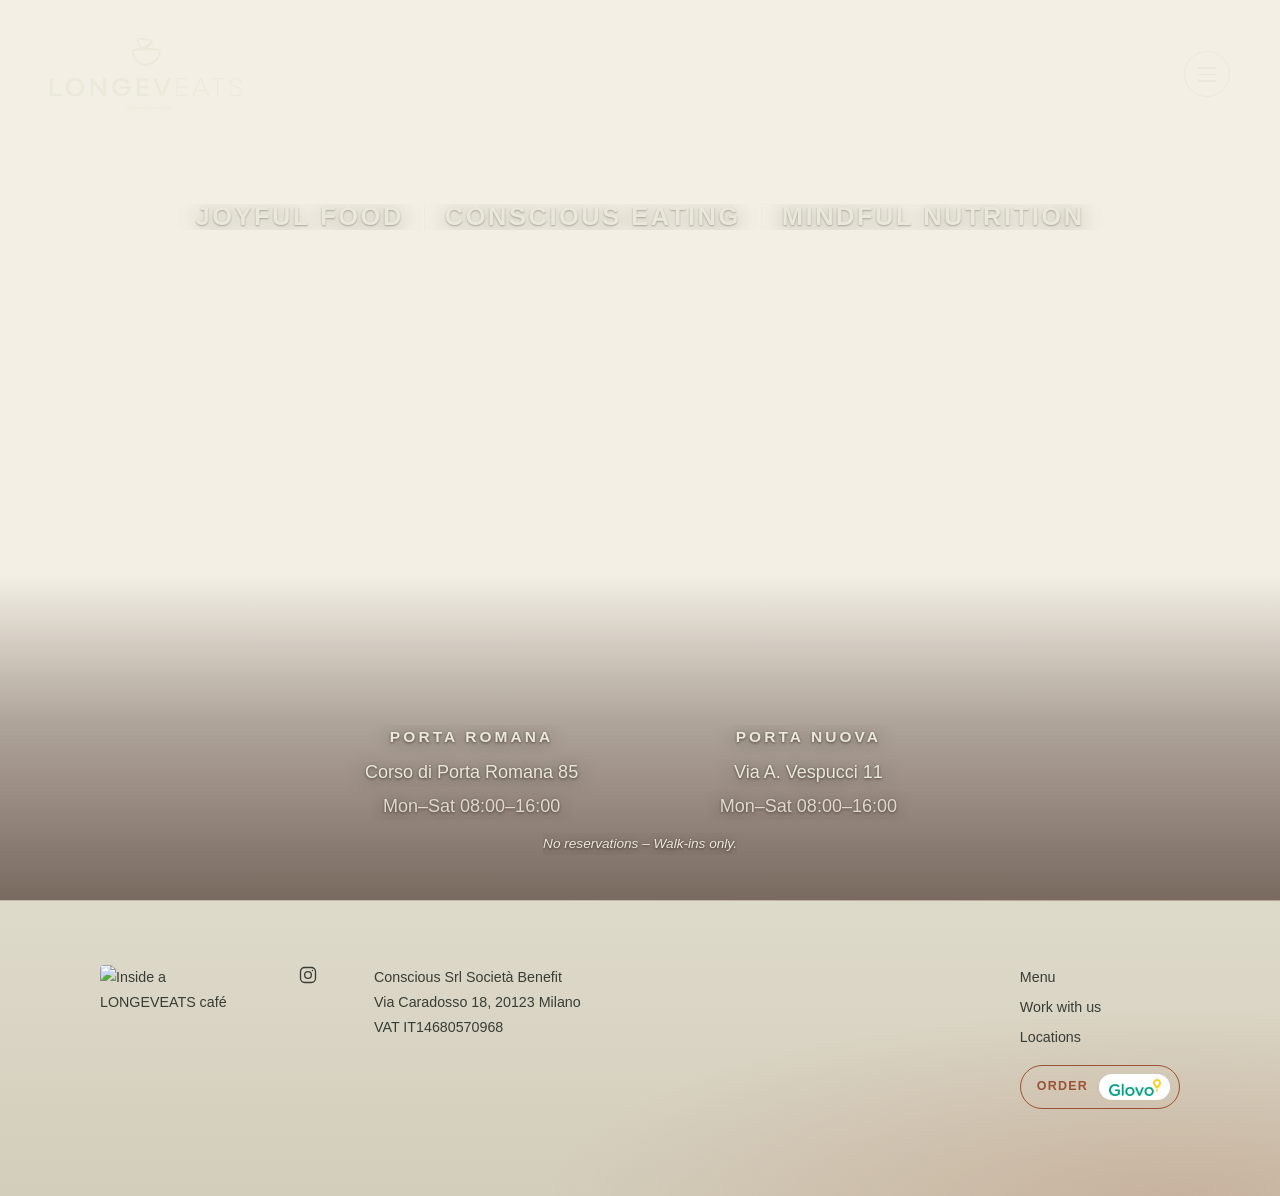
==== commit 654e0ea7: "Add files via upload" ====
--- a/about.html
+++ b/about.html
@@ -1,121 +1,12 @@
 <!DOCTYPE html>
-<html lang="en">
+<html lang="it">
 <head>
   <meta charset="UTF-8">
-  <meta name="viewport" content="width=device-width, initial-scale=1">
-  <title>Chi siamo — LONGEVEATS</title>
-  <meta name="description" content="LONGEVEATS: conscious food e nutrizione della longevità, a Milano.">
-  <meta name="theme-color" content="#F3EFE4">
-  <link rel="icon" href="assets/favicon.ico" sizes="any">
-  <link rel="icon" type="image/png" sizes="32x32" href="assets/favicon-32.png">
-  <link rel="apple-touch-icon" sizes="180x180" href="assets/favicon-180.png">
-  <link rel="stylesheet" href="style.css">
-  <script src="site.js" defer></script>
+  <title>LONGEVEATS</title>
+  <meta name="robots" content="noindex">
+  <meta http-equiv="refresh" content="0; url=./">
 </head>
-<body class="page">
-
-  <nav class="topbar page-top">
-      <a class="logo" href="./">
-        <img src="assets/logo-dark.png" alt="LONGEVEATS — Conscious Food" width="360" height="136">
-      </a>
-      <div class="nav">
-        <button class="nav-toggle" type="button" aria-expanded="false" aria-controls="site-nav" aria-label="Open navigation">
-          <span></span><span></span><span></span>
-        </button>
-        <div class="nav-panel" id="site-nav">
-          <a href="menu.html">Menu</a>
-          <a href="about.html">About us</a>
-          <a href="work-with-us.html">Work with us</a>
-          <a href="locations.html">Locations</a>
-          <a class="order-now" href="https://glovoapp.com/en/it/milano/stores/longeveats-mil" target="_blank" rel="noopener">
-            <span>Order now</span>
-            <span class="glovo-chip"><img src="assets/glovo-logo.png" alt="Glovo" width="73" height="24"></span>
-          </a>
-        </div>
-      </div>
-    </nav>
-
-  <main class="about" lang="it">
-    <header class="about-intro">
-      <h1>Chi siamo</h1>
-      <blockquote class="quote">
-        <p>“Siamo quello che mangiamo.”</p>
-        <cite>Ludwig Feuerbach</cite>
-      </blockquote>
-    </header>
-
-    <section class="about-split">
-      <div class="about-text">
-        <h2>Viviamo più a lungo, ma non viviamo meglio</h2>
-        <p>In Europa l’aspettativa di vita continua a crescere, ma gli anni vissuti in salute no. Stress, infiammazione cronica, cattiva alimentazione e sonno compromesso stanno erodendo la qualità della vita proprio nelle persone più performanti: imprenditori, manager e professionisti urbani.</p>
-        <p>Nel frattempo la tecnologia della salute è esplosa. Anelli intelligenti e app di monitoraggio producono enormi quantità di dati, ma raramente vengono tradotti in azioni concrete nella vita di tutti i giorni. Le persone sanno quanto dormono o quanti passi fanno, ma non sanno cosa mangiare oggi per vivere meglio domani.</p>
-        <p class="about-strong">LONGEVEATS nasce per colmare questo gap.</p>
-      </div>
-      <img class="about-img" src="assets/about-boxes.jpg" alt="Box LONGEVEATS avvolti nei colori del brand" loading="lazy" width="900" height="1182">
-    </section>
-
-    <img class="about-wide" src="assets/about-bags.jpg" alt="Due sacchetti LONGEVEATS tenuti tra le mani" loading="lazy" width="1022" height="576">
-
-    <section class="about-block">
-      <h2>Partiamo dal cibo, e lo colleghiamo alla longevità</h2>
-      <p>Partiamo dall’alimentazione, il comportamento che le persone ripetono ogni giorno, e lo connettiamo alla tecnologia della longevità. LONGEVEATS unisce i nostri café, un catering funzionale e un’app che raccoglie i dati e personalizza l’esperienza nutrizionale attraverso il LONGEVEATS Score.</p>
-      <p class="about-strong">Non stiamo creando solo un brand food. Stiamo costruendo l’infrastruttura nutrizionale della longevity economy.</p>
-    </section>
-
-    <section class="about-vm">
-      <div>
-        <h2>Vision</h2>
-        <p>Diventare il punto di riferimento per la nutrizione della longevità, elevando l’alimentazione quotidiana a strumento concreto per vivere più a lungo e meglio.</p>
-      </div>
-      <div>
-        <h2>Mission</h2>
-        <p>Creare un ecosistema che unisce nutrizione funzionale, tecnologia e dati biometrici per offrire soluzioni e pasti personalizzati che migliorano salute, energia e performance.</p>
-      </div>
-    </section>
-
-    <section class="about-block">
-      <h2>Un unico ecosistema</h2>
-      <ol class="eco">
-        <li><span class="eco-n">01</span><h3>LONGEVEATS Café</h3><p>Lo spazio fisico del brand, dove la longevità diventa esperienza concreta: piatti, bevande e snack pensati per il benessere e per il gusto.</p></li>
-        <li><span class="eco-n">02</span><h3>Delivery</h3><p>Pasti preparati nei LONGEVEATS lab, progettati per migliorare energia, sonno e infiammazione, consegnati direttamente a casa.</p></li>
-        <li><span class="eco-n">03</span><h3>Catering e servizi aziendali</h3><p>Menu studiati per aumentare energia, concentrazione e benessere dei dipendenti, per eventi e pause pranzo, integrabili nel welfare aziendale.</p></li>
-        <li><span class="eco-n">04</span><h3>LONGEVEATS App <em>In arrivo</em></h3><p>Il cuore è il LONGEVEATS Score: un punteggio dinamico per ogni pasto che misura quanto le abitudini quotidiane supportano la longevità.</p></li>
-        <li><span class="eco-n">05</span><h3>LONGEVEATS Hub <em>In arrivo</em></h3><p>Un centro urbano dedicato al benessere e alla longevità: meal plan, workshop, eventi, test nutrizionali e coaching.</p></li>
-      </ol>
-    </section>
-
-    <section class="about-pair">
-      <img src="assets/about-cafe.jpg" alt="L’ingresso di un LONGEVEATS café" loading="lazy" width="900" height="1100">
-      <img src="assets/about-hub.jpg" alt="Un bancone LONGEVEATS" loading="lazy" width="900" height="1301">
-    </section>
-
-    <section class="about-block about-end">
-      <h2>Dove trovarci</h2>
-      <p>Due café a Milano, in Porta Romana e Porta Nuova, con le nostre cucine a Milano e Torino.</p>
-      <div class="about-ctas">
-        <a class="btn-line" href="locations.html">Vedi i locali</a>
-        <a class="order-now" href="https://glovoapp.com/en/it/milano/stores/longeveats-mil" target="_blank" rel="noopener">
-          <span>Order now</span>
-          <span class="glovo-chip"><img src="assets/glovo-logo.png" alt="Glovo" width="73" height="24"></span>
-        </a>
-      </div>
-    </section>
-  </main>
-
-  <footer class="mini-footer">
-    <div class="mini-links">
-      <a href="menu.html">Menu</a>
-      <a href="about.html">About us</a>
-      <a href="work-with-us.html">Work with us</a>
-      <a href="locations.html">Locations</a>
-      <a class="order-now" href="https://glovoapp.com/en/it/milano/stores/longeveats-mil" target="_blank" rel="noopener">
-        <span>Order now</span>
-        <span class="glovo-chip"><img src="assets/glovo-logo.png" alt="Glovo" width="73" height="24"></span>
-      </a>
-    </div>
-    <p>Conscious Srl Società Benefit · Via Caradosso 18, 20123 Milano · VAT IT14680570968</p>
-    <p><a href="privacy.html">Privacy policy</a> · <a href="cookie.html">Cookie policy</a> · © 2026 LONGEVEATS</p>
-  </footer>
-
+<body>
+  <p><a href="./">LONGEVEATS</a></p>
 </body>
 </html>
